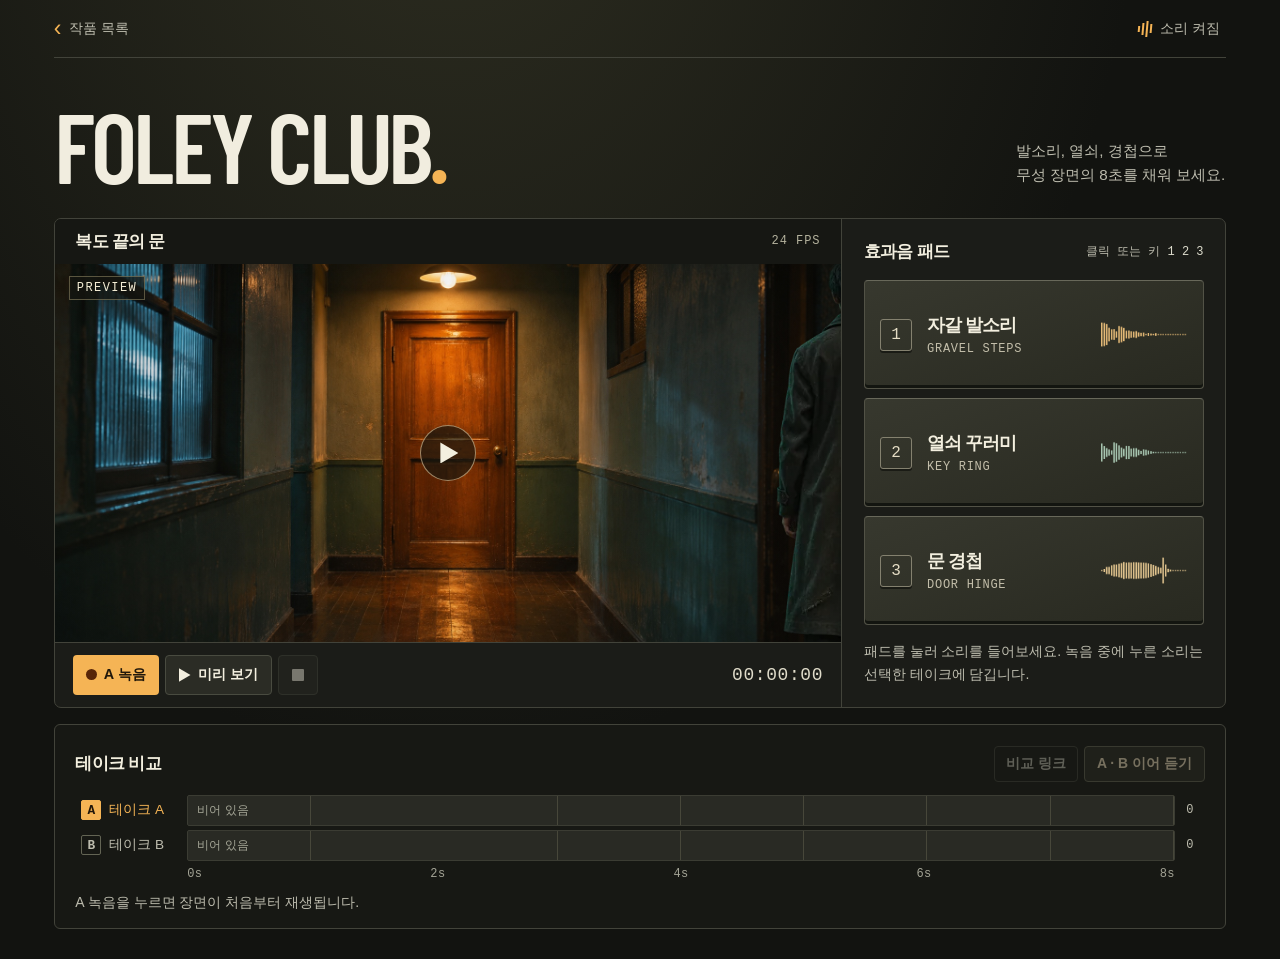
==== docs/foley-club/index.html @ 41d0dde6 "Open Night Studies with three playable short works" ====
<!doctype html>
<html lang="ko">
<head>
<meta charset="utf-8">
<meta name="viewport" content="width=device-width, initial-scale=1, viewport-fit=cover">
<meta name="theme-color" content="#11110f">
<title>FOLEY CLUB · Night Studies</title>
<link rel="preload" as="image" href="./walker.webp">
<link rel="stylesheet" href="./studio.css">
<script defer src="./sound.js"></script>
<script defer src="./film.js"></script>
<script defer src="./share.js"></script>
<script defer src="./studio.js"></script>
</head>
<body>
<main>
  <nav class="utility" aria-label="작품 탐색">
    <a class="home" href="../index.html"><span class="back-icon" aria-hidden="true">‹</span> 작품 목록</a>
    <button id="mute" type="button" aria-pressed="false"><span aria-hidden="true" class="levels"><i></i><i></i><i></i><i></i></span><span id="muteText">소리 켜짐</span></button>
  </nav>
  <header class="mast">
    <h1>FOLEY CLUB<span>.</span></h1>
    <p>발소리, 열쇠, 경첩으로<br>무성 장면의 8초를 채워 보세요.</p>
  </header>
  <div class="workspace">
    <section class="film-panel" aria-labelledby="film-title">
      <div class="film-topline"><h2 id="film-title">복도 끝의 문</h2><span class="film-format" lang="en">24 FPS</span></div>
      <figure class="screen">
        <canvas id="film" width="1200" height="585" aria-label="한 사람이 어두운 복도를 걸어가 문을 열고 사라지는 8초 장면"></canvas>
        <div class="film-stamp" id="filmMode" aria-hidden="true">PREVIEW</div>
        <button id="screenPlay" aria-label="장면 미리 보기" title="장면 미리 보기" type="button"><span class="play-icon" aria-hidden="true"></span></button>
        <figcaption class="sr">같은 장면에 두 가지 효과음을 녹음하고 이어 들을 수 있습니다.</figcaption>
      </figure>
      <div class="transport">
        <div class="transport-actions">
          <button class="record" id="record" type="button"><span class="record-dot" aria-hidden="true"></span><span id="recordText">A 녹음</span></button>
          <button class="play" id="play" type="button"><span class="play-icon" aria-hidden="true"></span><span id="playText">미리 보기</span></button>
          <button id="stop" type="button" aria-label="정지" disabled><span class="stop-icon" aria-hidden="true"></span></button>
        </div>
        <span id="timecode" aria-label="재생 시간">00:00:00</span>
      </div>
    </section>
    <section class="pads-panel" aria-labelledby="pads-title">
      <div class="section-topline"><h2 id="pads-title">효과음 패드</h2><span class="shortcut-caption">클릭 또는 키 <kbd>1</kbd> <kbd>2</kbd> <kbd>3</kbd></span></div>
      <div id="pads">
        <button type="button" class="pad gravel" data-sound="0" aria-label="자갈 발소리, 키 1"><span class="pad-key" aria-hidden="true">1</span><span class="pad-label"><span>자갈 발소리</span><small lang="en">GRAVEL STEPS</small></span><canvas width="132" height="44" aria-hidden="true"></canvas></button>
        <button type="button" class="pad keys" data-sound="1" aria-label="열쇠 꾸러미, 키 2"><span class="pad-key" aria-hidden="true">2</span><span class="pad-label"><span>열쇠 꾸러미</span><small lang="en">KEY RING</small></span><canvas width="132" height="44" aria-hidden="true"></canvas></button>
        <button type="button" class="pad hinge" data-sound="2" aria-label="문 경첩, 키 3"><span class="pad-key" aria-hidden="true">3</span><span class="pad-label"><span>문 경첩</span><small lang="en">DOOR HINGE</small></span><canvas width="132" height="44" aria-hidden="true"></canvas></button>
      </div>
      <p class="pad-help">패드를 눌러 소리를 들어보세요. 녹음 중에 누른 소리는 선택한 테이크에 담깁니다.</p>
    </section>
  </div>
  <section class="timeline" aria-labelledby="takes-title">
    <div class="section-topline"><h2 id="takes-title">테이크 비교</h2><div class="compare-actions"><button type="button" id="share" disabled>비교 링크</button><button type="button" id="compare" disabled>A · B 이어 듣기</button></div></div>
    <div class="track-list" role="group" aria-label="녹음할 테이크 선택">
      <div class="track" data-track="A">
        <button class="take-select" type="button" data-take="A" aria-pressed="true"><b>A</b> 테이크 A</button>
        <div class="lane" aria-hidden="true"><span class="empty-label">비어 있음</span><div class="marks"></div><div class="cursor"></div></div><span class="take-count" aria-label="효과음 수">0</span>
      </div>
      <div class="track" data-track="B">
        <button class="take-select" type="button" data-take="B" aria-pressed="false"><b>B</b> 테이크 B</button>
        <div class="lane" aria-hidden="true"><span class="empty-label">비어 있음</span><div class="marks"></div><div class="cursor"></div></div><span class="take-count" aria-label="효과음 수">0</span>
      </div>
      <div class="ruler" aria-hidden="true"><span>0s</span><span>2s</span><span>4s</span><span>6s</span><span>8s</span></div>
    </div>
    <div class="share-fallback" id="shareFallback" hidden><label for="shareField">복사할 비교 링크</label><input id="shareField" type="text" readonly spellcheck="false"></div>
    <button type="button" id="returnMine" hidden>내 테이크로 돌아가기</button>
    <p id="status" role="status" aria-live="polite">A 녹음을 누르면 장면이 처음부터 재생됩니다.</p>
  </section>
</main>
</body>
</html>
---- docs/foley-club/studio.css ----
:root{color-scheme:dark;--bg:#121310;--panel:#1b1c18;--line:#42433a;--paper:#f3efdf;--muted:#bdbcae;--amber:#f5b455;--body:Inter,"Apple SD Gothic Neo","Noto Sans KR",Arial,sans-serif;--mono:"SFMono-Regular",Consolas,"Liberation Mono",monospace;font-family:var(--body);color:var(--paper);background:var(--bg)}
*{box-sizing:border-box}
body{margin:0;background:radial-gradient(ellipse at 35% -30%,#303022 0,transparent 60%),var(--bg)}
main{max-width:1450px;margin:0 auto;padding:0 clamp(16px,4.2vw,72px) 30px}
.utility{display:flex;align-items:center;justify-content:space-between;min-height:58px;border-bottom:1px solid var(--line)}
a,button{font:inherit;color:inherit}
a{text-decoration:none}
button{cursor:pointer;border:0;border-radius:4px;background:transparent}
button:disabled{opacity:.43;cursor:default}
a:focus-visible,button:focus-visible{outline:2px solid var(--amber);outline-offset:3px}
.home,#mute{min-height:42px;display:inline-flex;align-items:center;gap:8px;font-size:.875rem;color:var(--muted)}
.home:hover,#mute:hover{color:var(--paper)}
.back-icon{font-family:Arial,sans-serif;font-size:23px;line-height:1;color:var(--amber)}
.levels{height:15px;display:inline-flex;align-items:center;gap:2px;transform:skew(-5deg)}
.levels i{width:2px;background:var(--amber);height:6px}
.levels i:nth-child(2){height:12px}.levels i:nth-child(3){height:16px}.levels i:nth-child(4){height:9px}
#mute[aria-pressed=true] i{height:2px;background:#a5a395}
.mast{display:flex;align-items:flex-end;justify-content:space-between;gap:20px;padding:clamp(23px,3.4vw,54px) 0 clamp(22px,2.4vw,38px)}
.mast h1{color:#f1eddf;font-family:Impact,"Arial Narrow",Helvetica,Arial,sans-serif;font-weight:950;font-size:clamp(3.35rem,7.7vw,7.85rem);line-height:.87;letter-spacing:-.065em;margin:0;white-space:nowrap}
.mast h1 span{color:var(--amber)}
.mast p{margin:0 1px 1px;font-size:clamp(.95rem,1.15vw,1.11rem);color:var(--muted);line-height:1.55;word-break:keep-all}
.workspace{display:grid;grid-template-columns:minmax(0,1.91fr) minmax(285px,.93fr);align-items:stretch;border:1px solid var(--line);border-radius:7px;overflow:hidden;background:var(--panel)}
.film-panel{min-width:0;border-right:1px solid var(--line);display:flex;flex-direction:column}
.film-topline,.section-topline{display:flex;align-items:center;justify-content:space-between;gap:10px}
.film-topline{padding:0 clamp(13px,1.6vw,24px);height:45px;background:#161713}
h2{font-size:1.04rem;line-height:1.3;letter-spacing:-.04em;margin:0;font-weight:710}
.film-format,.film-stamp,.shortcut-caption,.take-count,.ruler,#timecode,.pad-label small{font-family:var(--mono)}
.film-format{font-size:.75rem;color:#b5b39e;letter-spacing:.08em}
.screen{margin:0;position:relative;background:#060705;aspect-ratio:2.08;overflow:hidden;isolation:isolate}
#film{width:100%;height:100%;display:block}
.film-stamp{position:absolute;top:12px;left:14px;background:#161610b3;color:#f5eed6;font-size:.75rem;letter-spacing:.12em;border:1px solid #c5b88a65;padding:4px 7px;pointer-events:none}
#screenPlay{position:absolute;left:50%;top:50%;transform:translate(-50%,-50%);width:56px;height:56px;border-radius:50%;border:1px solid #efd6a893;background:#171710ab;display:grid;place-items:center;transition:background .2s}
#screenPlay:hover{background:#1a180cd9;border-color:#efc681}
#screenPlay .play-icon{width:18px;height:21px;background:var(--paper);margin-left:3px}
[hidden]{display:none!important}
.play-icon{display:inline-block;width:12px;height:14px;background:currentColor;clip-path:polygon(0 0,100% 50%,0 100%)}
.stop-icon{display:block;width:12px;height:12px;background:currentColor;border-radius:1px}
.transport{padding:11px clamp(10px,1.4vw,22px);display:flex;align-items:center;justify-content:space-between;gap:8px;min-height:65px;margin-top:auto;border-top:1px solid var(--line)}
.transport-actions{display:flex;align-items:center;gap:6px}
.transport button{display:flex;align-items:center;justify-content:center;gap:7px;padding:0 13px;height:40px;font-size:.9rem;font-weight:700;white-space:nowrap}
.record{background:var(--amber);color:#20170a}
.record:hover{background:#ffca79}
.record-dot{width:11px;height:11px;background:#582508;border-radius:50%}
.record.is-recording .record-dot{border-radius:1px}
.play,#stop{background:#2b2c25;border:1px solid #494b40!important}
.play:hover:not(:disabled),#stop:hover:not(:disabled){background:#38392f}
#timecode{font-size:clamp(.82rem,1.4vw,1.12rem);letter-spacing:.035em;font-variant-numeric:tabular-nums;white-space:nowrap;color:#dfdbc9}
.pads-panel{padding:clamp(14px,1.7vw,25px);display:flex;flex-direction:column;min-width:0}
.shortcut-caption{color:var(--muted);font-size:.75rem;white-space:nowrap}
kbd{font:inherit;color:#dbdacb}
#pads{display:grid;gap:9px;flex:1;margin-top:18px}
.pad{color:var(--paper);display:grid;grid-template-columns:35px minmax(0,1fr) minmax(45px,.53fr);gap:12px;align-items:center;text-align:left;padding:10px clamp(10px,1.2vw,19px);min-height:64px;isolation:isolate;position:relative;overflow:hidden;border:1px solid #525246;border-top-color:#68685a;background:linear-gradient(160deg,#37382e,#282920);box-shadow:inset 0 -3px 0 #131510;transition:background .1s,border-color .1s}
.pad:hover{background:linear-gradient(160deg,#454637,#323326)}
.pad.flash,.pad:active{border-color:var(--amber);background:#57452b;box-shadow:inset 0 2px 0 #2a241b}
.pad-key{width:32px;height:32px;display:grid;place-items:center;border-radius:3px;font-family:var(--mono);border:1px solid #84816f;color:#e4dcc4;box-shadow:0 2px #1a1b15}
.pad-label{display:flex;flex-direction:column;gap:5px;min-width:0}
.pad-label>span{font-weight:720;font-size:clamp(1rem,1.4vw,1.35rem);letter-spacing:-.055em;word-break:keep-all}
.pad-label small{color:#c3beaa;font-size:.75rem;letter-spacing:.06em}
.pad canvas{width:100%;height:35px;max-width:102px;justify-self:end}
.pad-help,#status{font-size:.875rem;line-height:1.6;color:var(--muted);word-break:keep-all}
.pad-help{margin:15px 0 0}
.timeline{padding:21px clamp(13px,1.6vw,24px) 14px;border-radius:6px;border:1px solid var(--line);background:#171814;margin-top:16px}
#compare{font-weight:650;font-size:.87rem;padding:8px 12px;border:1px solid #656553;background:#2b2c24;color:#f4e3c0}
#compare:not(:disabled):hover{color:var(--amber)}
.track-list{--label-width:112px;--tail:30px;margin-top:11px}
.track{display:grid;grid-template-columns:var(--label-width) minmax(0,1fr) var(--tail);align-items:stretch;min-height:35px;gap:0}
.take-select{display:flex;align-items:center;gap:8px;border-radius:0;text-align:left;color:var(--muted);font-size:.85rem;white-space:nowrap}
.take-select b{display:grid;place-items:center;width:20px;height:20px;border:1px solid #636454;font:600 .8rem var(--mono);border-radius:2px}
.take-select[aria-pressed=true]{color:var(--amber)}.take-select[aria-pressed=true] b{color:#20160a;background:var(--amber);border-color:var(--amber)}
.lane{position:relative;overflow:hidden;margin:2px 0;border:1px solid #3b3c33;background:repeating-linear-gradient(90deg,#292a24 0,#292a24 calc(12.5% - 1px),#47473a calc(12.5% - 1px),#47473a 12.5%);border-radius:2px}
.empty-label{position:absolute;top:50%;left:9px;transform:translateY(-50%);font-size:.75rem;color:#a5a697}
.marks{position:absolute;inset:0}
.mark{position:absolute;top:4px;bottom:4px;width:max(2px,.3%);border-radius:1px;background:#efb46b}
.mark.s1{top:8px;background:#92b5ae}.mark.s2{bottom:9px;background:#d5cc91}
.cursor{display:none;position:absolute;height:100%;top:0;width:1px;background:#fff0ba}
.track.active-lane .cursor{display:block}
.take-count{font-size:.75rem;display:grid;place-items:center;color:var(--muted)}
.ruler{display:flex;justify-content:space-between;margin:4px var(--tail) 0 var(--label-width);font-size:.75rem;line-height:1.2;color:#a4a496;letter-spacing:.03em}
#status{margin:10px 0 0}
.sr{position:absolute;clip:rect(0,0,0,0);width:1px;height:1px;overflow:hidden;white-space:nowrap;clip-path:inset(50%)}
@media(max-width:840px){.workspace{grid-template-columns:minmax(0,1.5fr) minmax(255px,.9fr)}.shortcut-caption{display:none}.pad{grid-template-columns:27px minmax(0,1fr) 43px;gap:9px}.pad-key{width:27px;height:27px}.screen{aspect-ratio:1.77}.pad-help{font-size:.83rem}.pads-panel{padding:14px}.transport button{padding:0 9px}}
@media(max-width:650px){main{padding:0 14px 23px}.utility{min-height:45px}.mast{align-items:flex-start;flex-direction:column;gap:10px;padding:20px 0 16px}.mast h1{font-size:clamp(3.25rem,13vw,5.25rem)}.mast p{font-size:.93rem;line-height:1.45}.mast p br{display:none}.workspace{display:flex;flex-direction:column}.film-panel{border-right:0}.film-topline{height:35px}.screen{aspect-ratio:1.94}.transport{padding:7px 10px;min-height:48px}.transport button{height:36px}.pads-panel{padding:13px 10px;border-top:1px solid var(--line)}.shortcut-caption{display:inline}.section-topline h2{font-size:.95rem}#pads{grid-template-columns:repeat(3,minmax(0,1fr));gap:6px;margin-top:9px}.pad{display:flex;justify-content:center;align-items:flex-start;text-align:left;flex-direction:column;gap:3px;min-height:70px;padding:9px 7px}.pad-key{display:none}.pad-label{gap:3px}.pad-label>span{font-size:1rem}.pad-label small{font-size:.69rem;letter-spacing:0}.pad canvas{height:15px;width:62px;max-width:85%;opacity:.78}.pad-help{font-size:.79rem;margin-top:8px}.timeline{margin-top:9px;padding:11px 9px}.track-list{--label-width:82px;--tail:20px;margin-top:7px}.take-select{gap:5px;padding:0 3px;font-size:.79rem}.track{min-height:34px}#status{font-size:.8rem;margin-top:7px}.ruler{font-size:.7rem}.film-stamp{top:8px;left:9px}}
@media(max-width:355px){main{padding-left:9px;padding-right:9px}.transport button{font-size:.79rem;padding:0 8px}.pad-label>span{font-size:.87rem}.shortcut-caption{display:none}}
@media(prefers-reduced-motion:reduce){*{transition:none!important;scroll-behavior:auto!important}}
@font-face{font-family:"Barlow Condensed";src:url("../assets/fonts/barlow-condensed.ttf") format("truetype");font-style:normal;font-weight:100 900;font-display:swap}
.mast h1{font-family:"Barlow Condensed",Impact,"Arial Narrow",sans-serif;font-weight:700;letter-spacing:-.038em}
.compare-actions{display:flex;align-items:center;gap:6px}
#share,#returnMine{font-size:.87rem;font-weight:650;border:1px solid var(--line);padding:8px 11px;color:var(--muted)}
#share:not(:disabled):hover,#returnMine:hover{color:var(--amber)}
#returnMine{margin-top:10px;color:var(--amber)}
.share-fallback{margin-top:10px;display:flex;flex-wrap:wrap;align-items:center;gap:7px;font-size:.85rem;color:var(--muted)}
.share-fallback input{min-width:0;flex:1 1 180px;background:#20211b;color:var(--paper);border:1px solid #666653;padding:7px;font:inherit;border-radius:3px}
@media(max-width:355px){#share,#compare{padding:7px;font-size:.78rem}}
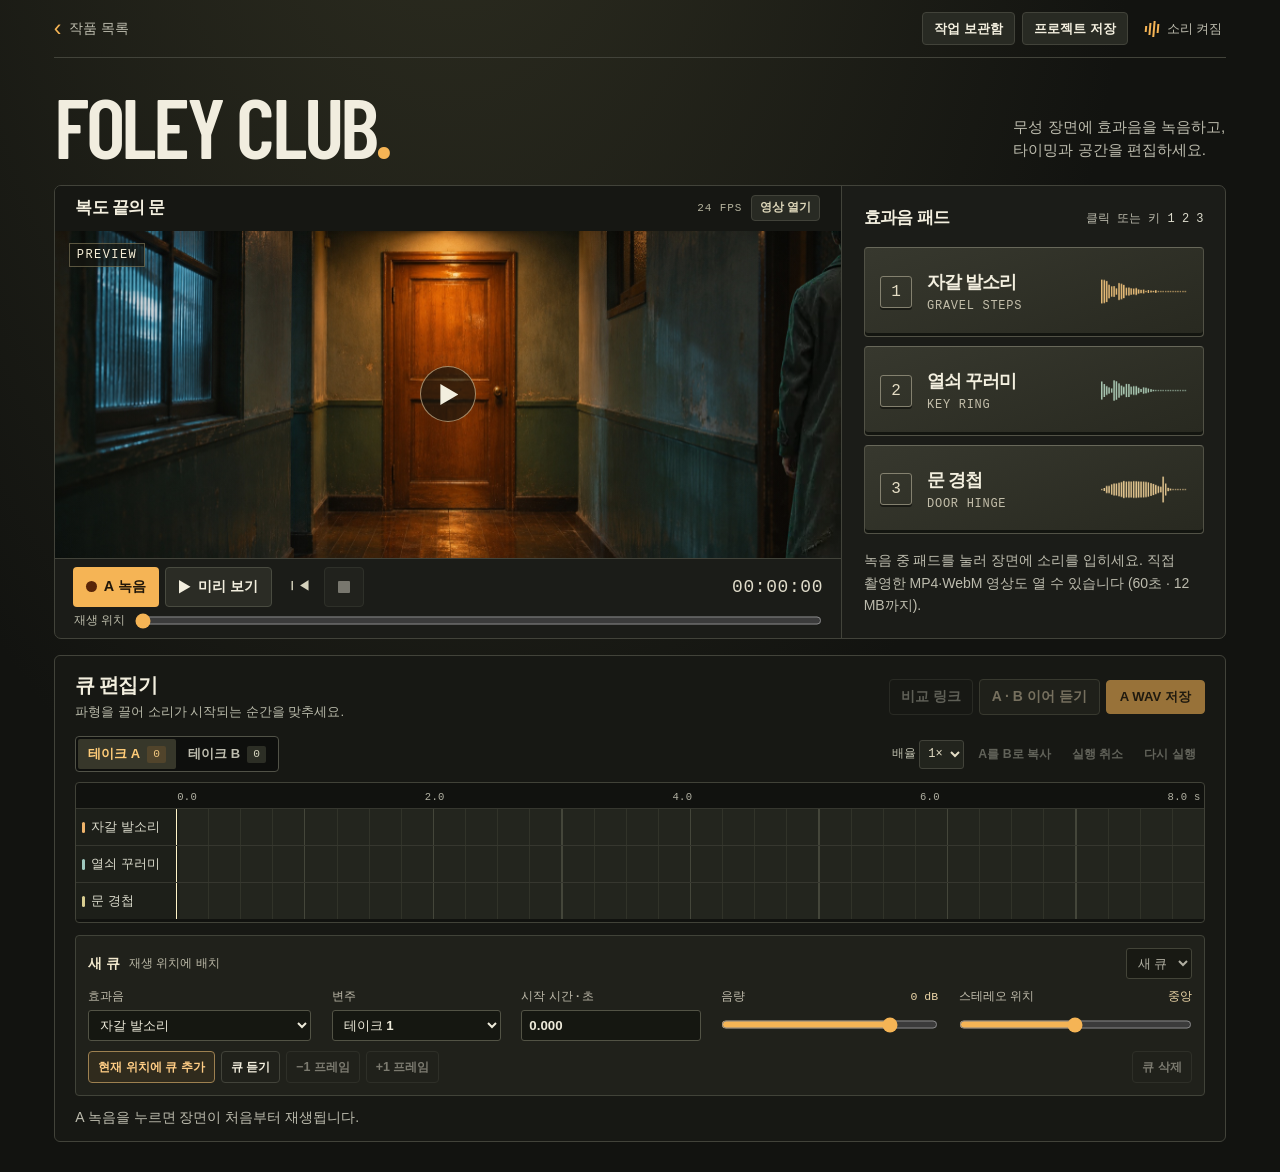
==== commit 3a77e35f: "Build three personal media editors with portable project files" ====
--- a/docs/foley-club/index.html
+++ b/docs/foley-club/index.html
@@ -5,28 +5,33 @@
 <meta name="viewport" content="width=device-width, initial-scale=1, viewport-fit=cover">
 <meta name="theme-color" content="#11110f">
 <title>FOLEY CLUB · Night Studies</title>
+<link rel="icon" href="../mark.svg" type="image/svg+xml">
 <link rel="preload" as="image" href="./walker.webp">
-<link rel="stylesheet" href="./studio.css">
-<script defer src="./sound.js"></script>
-<script defer src="./film.js"></script>
-<script defer src="./share.js"></script>
-<script defer src="./studio.js"></script>
+<link rel="stylesheet" href="./studio.css?v=658e3a321b">
+<script defer src="./sound.js?v=f908efc64d"></script>
+<script defer src="./film.js?v=9da6bc0255"></script>
+<script defer src="./media.js?v=7c3cda56f4"></script>
+<script defer src="./share.js?v=3c7f10b8a9"></script>
+<script defer src="../library.js?v=04d6f1647b"></script>
+<script defer src="./studio.js?v=4ef0849d31"></script>
 </head>
 <body>
 <main>
   <nav class="utility" aria-label="작품 탐색">
     <a class="home" href="../index.html"><span class="back-icon" aria-hidden="true">‹</span> 작품 목록</a>
-    <button id="mute" type="button" aria-pressed="false"><span aria-hidden="true" class="levels"><i></i><i></i><i></i><i></i></span><span id="muteText">소리 켜짐</span></button>
+    <div class="utility-actions"><button type="button" data-library>작업 보관함</button><button type="button" data-save-project>프로젝트 저장</button>
+    <button id="mute" type="button" aria-label="모니터 음소거" aria-pressed="false"><span aria-hidden="true" class="levels"><i></i><i></i><i></i><i></i></span><span id="muteText">소리 켜짐</span></button></div>
   </nav>
   <header class="mast">
     <h1>FOLEY CLUB<span>.</span></h1>
-    <p>발소리, 열쇠, 경첩으로<br>무성 장면의 8초를 채워 보세요.</p>
+    <p>무성 장면에 효과음을 녹음하고,<br>타이밍과 공간을 편집하세요.</p>
   </header>
   <div class="workspace">
     <section class="film-panel" aria-labelledby="film-title">
-      <div class="film-topline"><h2 id="film-title">복도 끝의 문</h2><span class="film-format" lang="en">24 FPS</span></div>
+      <div class="film-topline"><h2 id="film-title">복도 끝의 문</h2><div class="film-tools"><span class="film-format">24 FPS</span><button id="stockFilm" type="button" hidden>기본 장면</button><button id="openFilm" type="button">영상 열기</button><input type="file" id="filmFile" accept="video/mp4,video/webm,.mp4,.webm" hidden></div></div>
       <figure class="screen">
         <canvas id="film" width="1200" height="585" aria-label="한 사람이 어두운 복도를 걸어가 문을 열고 사라지는 8초 장면"></canvas>
+        <div id="mediaStage" hidden></div>
         <div class="film-stamp" id="filmMode" aria-hidden="true">PREVIEW</div>
         <button id="screenPlay" aria-label="장면 미리 보기" title="장면 미리 보기" type="button"><span class="play-icon" aria-hidden="true"></span></button>
         <figcaption class="sr">같은 장면에 두 가지 효과음을 녹음하고 이어 들을 수 있습니다.</figcaption>
@@ -35,10 +40,12 @@
         <div class="transport-actions">
           <button class="record" id="record" type="button"><span class="record-dot" aria-hidden="true"></span><span id="recordText">A 녹음</span></button>
           <button class="play" id="play" type="button"><span class="play-icon" aria-hidden="true"></span><span id="playText">미리 보기</span></button>
+          <button id="rewind" type="button" aria-label="처음으로" title="처음으로">Ⅰ◀</button>
           <button id="stop" type="button" aria-label="정지" disabled><span class="stop-icon" aria-hidden="true"></span></button>
         </div>
         <span id="timecode" aria-label="재생 시간">00:00:00</span>
       </div>
+      <label class="scrub"><span>재생 위치</span><input type="range" id="seek" min="0" max="8" step=".001" value="0" aria-label="장면 재생 위치"></label>
     </section>
     <section class="pads-panel" aria-labelledby="pads-title">
       <div class="section-topline"><h2 id="pads-title">효과음 패드</h2><span class="shortcut-caption">클릭 또는 키 <kbd>1</kbd> <kbd>2</kbd> <kbd>3</kbd></span></div>
@@ -47,21 +54,36 @@
         <button type="button" class="pad keys" data-sound="1" aria-label="열쇠 꾸러미, 키 2"><span class="pad-key" aria-hidden="true">2</span><span class="pad-label"><span>열쇠 꾸러미</span><small lang="en">KEY RING</small></span><canvas width="132" height="44" aria-hidden="true"></canvas></button>
         <button type="button" class="pad hinge" data-sound="2" aria-label="문 경첩, 키 3"><span class="pad-key" aria-hidden="true">3</span><span class="pad-label"><span>문 경첩</span><small lang="en">DOOR HINGE</small></span><canvas width="132" height="44" aria-hidden="true"></canvas></button>
       </div>
-      <p class="pad-help">패드를 눌러 소리를 들어보세요. 녹음 중에 누른 소리는 선택한 테이크에 담깁니다.</p>
+      <p class="pad-help">녹음 중 패드를 눌러 장면에 소리를 입히세요. 직접 촬영한 MP4·WebM 영상도 열 수 있습니다 (60초 · 12 MB까지).</p>
     </section>
   </div>
   <section class="timeline" aria-labelledby="takes-title">
-    <div class="section-topline"><h2 id="takes-title">테이크 비교</h2><div class="compare-actions"><button type="button" id="share" disabled>비교 링크</button><button type="button" id="compare" disabled>A · B 이어 듣기</button></div></div>
-    <div class="track-list" role="group" aria-label="녹음할 테이크 선택">
-      <div class="track" data-track="A">
-        <button class="take-select" type="button" data-take="A" aria-pressed="true"><b>A</b> 테이크 A</button>
-        <div class="lane" aria-hidden="true"><span class="empty-label">비어 있음</span><div class="marks"></div><div class="cursor"></div></div><span class="take-count" aria-label="효과음 수">0</span>
+    <div class="section-topline editor-heading"><div><h2 id="takes-title">큐 편집기</h2><p class="section-hint">파형을 끌어 소리가 시작되는 순간을 맞추세요.</p></div>
+      <div class="compare-actions"><button type="button" id="share" disabled>비교 링크</button><button type="button" id="compare" disabled>A · B 이어 듣기</button><button type="button" id="exportWave" class="export" disabled>WAV 저장</button></div>
+    </div>
+    <div class="edit-toolbar">
+      <div class="take-tabs" role="group" aria-label="편집할 테이크">
+        <button class="take-select" type="button" data-take="A" aria-pressed="true">테이크 A <span class="tab-count">0</span></button>
+        <button class="take-select" type="button" data-take="B" aria-pressed="false">테이크 B <span class="tab-count">0</span></button>
       </div>
-      <div class="track" data-track="B">
-        <button class="take-select" type="button" data-take="B" aria-pressed="false"><b>B</b> 테이크 B</button>
-        <div class="lane" aria-hidden="true"><span class="empty-label">비어 있음</span><div class="marks"></div><div class="cursor"></div></div><span class="take-count" aria-label="효과음 수">0</span>
+      <div class="history-actions"><label class="zoom-label">배율 <select id="timelineZoom" aria-label="타임라인 배율"><option value="1">1×</option><option value="2">2×</option><option value="4">4×</option><option value="8">8×</option></select></label><button id="copyTake" type="button" disabled>A를 B로 복사</button><button id="undo" type="button" title="실행 취소 (⌘/Ctrl Z)" disabled>실행 취소</button><button id="redo" type="button" title="다시 실행 (⌘/Ctrl Shift Z)" disabled>다시 실행</button></div>
+    </div>
+    <div id="arrangement" class="arrangement" aria-label="8초 효과음 타임라인">
+      <div class="score-scroll" id="scoreScroll"><div class="score-mat">
+      <div class="timeline-ruler" aria-hidden="true"><span>0.0</span><span>2.0</span><span>4.0</span><span>6.0</span><span>8.0 s</span></div>
+      <div data-track="A" class="take-tracks"></div><div data-track="B" class="take-tracks" hidden></div>
+      </div></div>
+    </div>
+    <div class="inspector">
+      <div class="inspector-head"><strong id="inspectTitle">새 큐</strong><span id="cuePosition"></span><select id="cuePicker" aria-label="편집할 큐 선택"><option value="">새 큐</option></select></div>
+      <div class="inspector-fields">
+        <label>효과음<select id="cueSound"><option value="0">자갈 발소리</option><option value="1">열쇠 꾸러미</option><option value="2">문 경첩</option></select></label>
+        <label>변주<select id="cueVariant"><option value="0">테이크 1</option><option value="1">테이크 2</option><option value="2">테이크 3</option></select></label>
+        <label>시작 시간 · 초<input type="number" id="cueTime" min="0" max="7.999" step=".001" value="0.000"></label>
+        <label class="fader"><span>음량 <output id="gainValue">0 dB</output></span><input type="range" id="cueGain" min="-24" max="6" step="1" value="0"></label>
+        <label class="fader"><span>스테레오 위치 <output id="panValue">중앙</output></span><input type="range" id="cuePan" min="-100" max="100" step="1" value="0"></label>
       </div>
-      <div class="ruler" aria-hidden="true"><span>0s</span><span>2s</span><span>4s</span><span>6s</span><span>8s</span></div>
+      <div class="inspector-actions"><button id="addCue" type="button" class="primary-edit">현재 위치에 큐 추가</button><button id="listenCue" type="button">큐 듣기</button><button id="nudgeBack" type="button" disabled>−1 프레임</button><button id="nudgeForward" type="button" disabled>+1 프레임</button><button id="removeCue" type="button" disabled>큐 삭제</button></div>
     </div>
     <div class="share-fallback" id="shareFallback" hidden><label for="shareField">복사할 비교 링크</label><input id="shareField" type="text" readonly spellcheck="false"></div>
     <button type="button" id="returnMine" hidden>내 테이크로 돌아가기</button>
--- a/docs/foley-club/studio.css
+++ b/docs/foley-club/studio.css
@@ -91,3 +91,59 @@
 .share-fallback{margin-top:10px;display:flex;flex-wrap:wrap;align-items:center;gap:7px;font-size:.85rem;color:var(--muted)}
 .share-fallback input{min-width:0;flex:1 1 180px;background:#20211b;color:var(--paper);border:1px solid #666653;padding:7px;font:inherit;border-radius:3px}
 @media(max-width:355px){#share,#compare{padding:7px;font-size:.78rem}}
+/* Score desk */
+.utility-actions,.film-tools,.inspector-head,.inspector-actions,.edit-toolbar,.history-actions,.take-tabs{display:flex;align-items:center;gap:7px}
+.utility-actions button:not(#mute),.film-tools button,.history-actions button,.inspector-actions button,.export{border:1px solid var(--line);background:#282a23;color:var(--paper);min-height:33px;padding:5px 11px;font-size:.82rem;font-weight:650}
+.utility-actions button:not(#mute):hover,.film-tools button:hover,.history-actions button:not(:disabled):hover,.inspector-actions button:not(:disabled):hover{background:#3a3c32}
+.utility-actions #mute{padding:0 4px 0 10px;font-size:.82rem}
+.mast{padding:clamp(18px,2.45vw,34px) 0 clamp(14px,1.7vw,26px)}
+.mast h1{font-size:clamp(3.4rem,6.6vw,6.25rem)}
+.film-topline{min-width:0;gap:4px}.film-topline h2{overflow:hidden;text-overflow:ellipsis;white-space:nowrap}.film-tools{flex-shrink:0;gap:6px}
+.film-tools button{padding:3px 8px;min-height:26px;font-size:.74rem;color:#dfd8bb}
+.film-format{margin-right:3px;font-size:.69rem}
+.screen{aspect-ratio:2.4}.screen:has(#mediaStage:not([hidden])){background:#040504}
+#mediaStage{position:absolute;inset:0}#mediaStage video{width:100%;height:100%;display:block;object-fit:contain}
+.transport{border-bottom:0;min-height:53px;padding-top:7px;padding-bottom:4px}#rewind{height:38px;color:#d5d2bc;font:700 .73rem var(--mono);padding:0 8px}
+.scrub{display:flex;gap:10px;align-items:center;padding:2px clamp(12px,1.5vw,22px) 10px;color:#bdbdab;font-size:.73rem}
+input,select{font:inherit}input[type=range]{appearance:auto;accent-color:var(--amber);cursor:pointer;min-width:12px}input[type=range]:disabled{cursor:default}
+.scrub input{flex:1;min-width:0;height:15px;margin:0}
+.timeline{padding:17px clamp(12px,1.6vw,23px) 12px}
+.editor-heading{gap:10px}.editor-heading h2{font-size:1.23rem}.section-hint{margin:3px 0 0;color:#b9baaa;font-size:.82rem;line-height:1.5}
+.export{background:var(--amber);border-color:#f5b455;color:#251b0c;padding:7px 13px}.export:not(:disabled):hover{background:#ffd28a}.export:disabled{opacity:.58}
+.edit-toolbar{justify-content:space-between;gap:10px;flex-wrap:wrap;margin:15px 0 10px}.take-tabs{gap:2px;border:1px solid #515247;border-radius:4px;padding:2px;background:#0e0f0d}
+.take-select{font-size:.81rem;font-weight:680;padding:5px 10px;gap:7px;border-radius:2px;min-height:30px}
+.take-select[aria-pressed=true]{background:#37372a;color:#ffcc78}.tab-count{display:inline-grid;place-items:center;min-width:19px;height:17px;border-radius:2px;background:#2c2e25;color:#d5d4be;font:.7rem var(--mono)}.take-select[aria-pressed=true] .tab-count{color:#efc57e;background:#51442b}
+.history-actions{gap:3px}.history-actions button{font-size:.77rem;padding:3px 8px;min-height:31px;color:#c2c3b4;background:transparent;border-color:transparent}.history-actions button:first-child{border-color:#424339;margin-right:3px}
+.arrangement{--label:100px;--cursor:0%;background:#11120f;border:1px solid #414238;border-radius:4px;overflow:hidden;padding:3px 0}
+.timeline-ruler{display:flex;justify-content:space-between;margin-left:var(--label);padding:5px 3px 5px 1px;color:#b1b0a2;font:.66rem var(--mono);letter-spacing:.03em}
+.cue-row{display:grid;grid-template-columns:var(--label) minmax(0,1fr);min-height:37px;border-top:1px solid #36372f}
+.instrument{position:relative;text-align:left;padding:4px 7px 4px 15px;color:#dadacb;font-size:.79rem;white-space:nowrap;border-radius:0;background:#1d1f19}
+.instrument:before{content:'';position:absolute;left:6px;width:3px;height:11px;top:calc(50% - 5px);background:var(--track-color);border-radius:2px}
+.cue-lane{min-width:0;position:relative;touch-action:pan-y;isolation:isolate;overflow:hidden;background:repeating-linear-gradient(90deg,#44463a 0,#44463a 1px,transparent 1px,transparent 12.5%),repeating-linear-gradient(90deg,#313329 0,#313329 1px,#23251e 1px,#23251e 3.125%)}
+.cue-lane .marks{position:absolute;inset:0}
+.mark.cue{position:absolute;top:4px;bottom:4px;min-width:4px;padding:0;border:1px solid color-mix(in srgb,var(--track-color) 56%,#252820);border-radius:3px;background:color-mix(in srgb,var(--track-color) 21%,#171a14);display:flex;align-items:center;overflow:hidden;touch-action:none;cursor:grab;opacity:1}
+.mark.cue:active{cursor:grabbing}.mark.cue[aria-pressed=true]{background:color-mix(in srgb,var(--track-color) 38%,#1b1c17);border:2px solid #ffda92;z-index:2}
+.mark.cue:focus-visible{outline:1px solid white;outline-offset:-2px}
+.mark.cue canvas{width:100%;height:92%;opacity:var(--amp,1);pointer-events:none}
+.mark .grip{position:absolute;inset:-1px auto -1px -1px;width:3px;background:var(--track-color);pointer-events:none}
+.edit-cursor{position:absolute;z-index:4;pointer-events:none;top:0;bottom:0;left:clamp(0px,var(--cursor),calc(100% - 1px));width:1px;background:#fff4c8;box-shadow:0 0 3px #000}
+.inspector{margin-top:12px;border:1px solid #414339;border-radius:4px;padding:12px;background:#20211b}
+.inspector-head{gap:9px}.inspector-head strong{font-size:.88rem;color:#f1e8cd}.inspector-head span{font-size:.75rem;color:#bbb9a7}.inspector-head select{max-width:54%;margin-left:auto}
+.inspector select,.inspector input[type=number]{font-size:.83rem;background:#151711;color:#edeada;border:1px solid #525345;border-radius:3px;padding:4px 7px;height:31px;min-width:0;max-width:100%}
+.inspector-fields{display:grid;grid-template-columns:1.08fr .82fr .87fr 1.05fr 1.13fr;gap:clamp(8px,1.6vw,22px);margin:10px 0}
+.inspector-fields label{min-width:0;display:flex;flex-direction:column;gap:5px;color:#c0bcac;font-size:.74rem;font-weight:570}
+.inspector-fields .fader span{display:flex;align-items:baseline;justify-content:space-between;flex-wrap:wrap;gap:2px}.fader output{color:#ecd6a8;font:.72rem var(--mono)}.fader input{width:100%;height:29px;margin:0}
+.inspector-actions{flex-wrap:wrap;gap:6px}.inspector-actions button{background:transparent;padding:4px 9px;font-size:.78rem;min-height:32px}.inspector-actions .primary-edit{border-color:#9d8050;color:#ffcd85;background:#302b1d}#removeCue{margin-left:auto}
+input:focus-visible,select:focus-visible{outline:2px solid var(--amber);outline-offset:2px}
+@media(min-width:1400px){.workspace{grid-template-columns:minmax(0,1.76fr) minmax(285px,.94fr)}}
+@media(max-width:840px){.screen{aspect-ratio:2}.transport{flex-wrap:wrap}.inspector-fields{gap:8px}.utility-actions{gap:4px}}
+@media(max-width:650px){.mast{padding:16px 0 13px}.mast h1{font-size:clamp(3.25rem,13vw,5.25rem)}.section-hint{font-size:.77rem}.utility-actions button:not(#mute){font-size:.74rem;padding:4px 7px;min-height:29px}.utility-actions #mute{font-size:.72rem;padding:0 0 0 4px;gap:4px}.home{font-size:.8rem;gap:4px}.screen{aspect-ratio:2.12}.scrub{padding-bottom:7px}.pads-panel{padding:10px}.pad-help{margin-top:5px}.editor-heading{align-items:flex-start;flex-wrap:wrap}.compare-actions{gap:4px}#share,#compare,.export{font-size:.77rem;padding:6px 8px;min-height:31px}.timeline{padding:12px 9px}.edit-toolbar{margin:10px 0 7px;gap:6px}.history-actions button{font-size:.71rem;padding:3px 5px}.take-select{padding:3px 7px;font-size:.75rem}.arrangement{--label:72px}.instrument{font-size:.71rem;padding-left:12px}.cue-row{min-height:37px}.inspector{padding:9px}.inspector-fields{grid-template-columns:repeat(6,minmax(0,1fr));gap:6px}.inspector-fields label{grid-column:span 2}.inspector-fields label.fader{grid-column:span 3}.inspector-fields select,.inspector-fields input[type=number]{padding:3px;font-size:.77rem}.inspector-actions button{font-size:.73rem;padding:4px 7px}.inspector-head select{font-size:.73rem;max-width:48%}#removeCue{margin-left:0}}
+@media(max-width:370px){#muteText{display:none}.transport-actions{gap:4px}.transport button{padding:0 7px}.section-hint{font-size:.73rem}.editor-heading{gap:6px}.take-tabs{gap:0}.inspector-actions{gap:4px}.film-format{display:none}}
+
+.score-scroll{overflow-x:auto;scrollbar-width:thin;scrollbar-color:#626452 #1e2019}
+.score-mat{position:relative;width:100%}
+.cue-row .instrument{position:sticky;left:0;z-index:5}
+.cue-lane{touch-action:pan-x pan-y}
+.zoom-label{display:flex;align-items:center;gap:3px;color:#b9b9a8;font-size:.74rem;white-space:nowrap;margin-right:2px}
+.zoom-label select{color:#e4ddc5;background:#22241d;border:1px solid var(--line);border-radius:3px;padding:3px 4px;font:.75rem var(--mono);min-height:29px}
+@media(max-width:650px){.zoom-label{font-size:.68rem}.zoom-label select{font-size:.7rem;padding:2px}.history-actions{flex-wrap:wrap}}
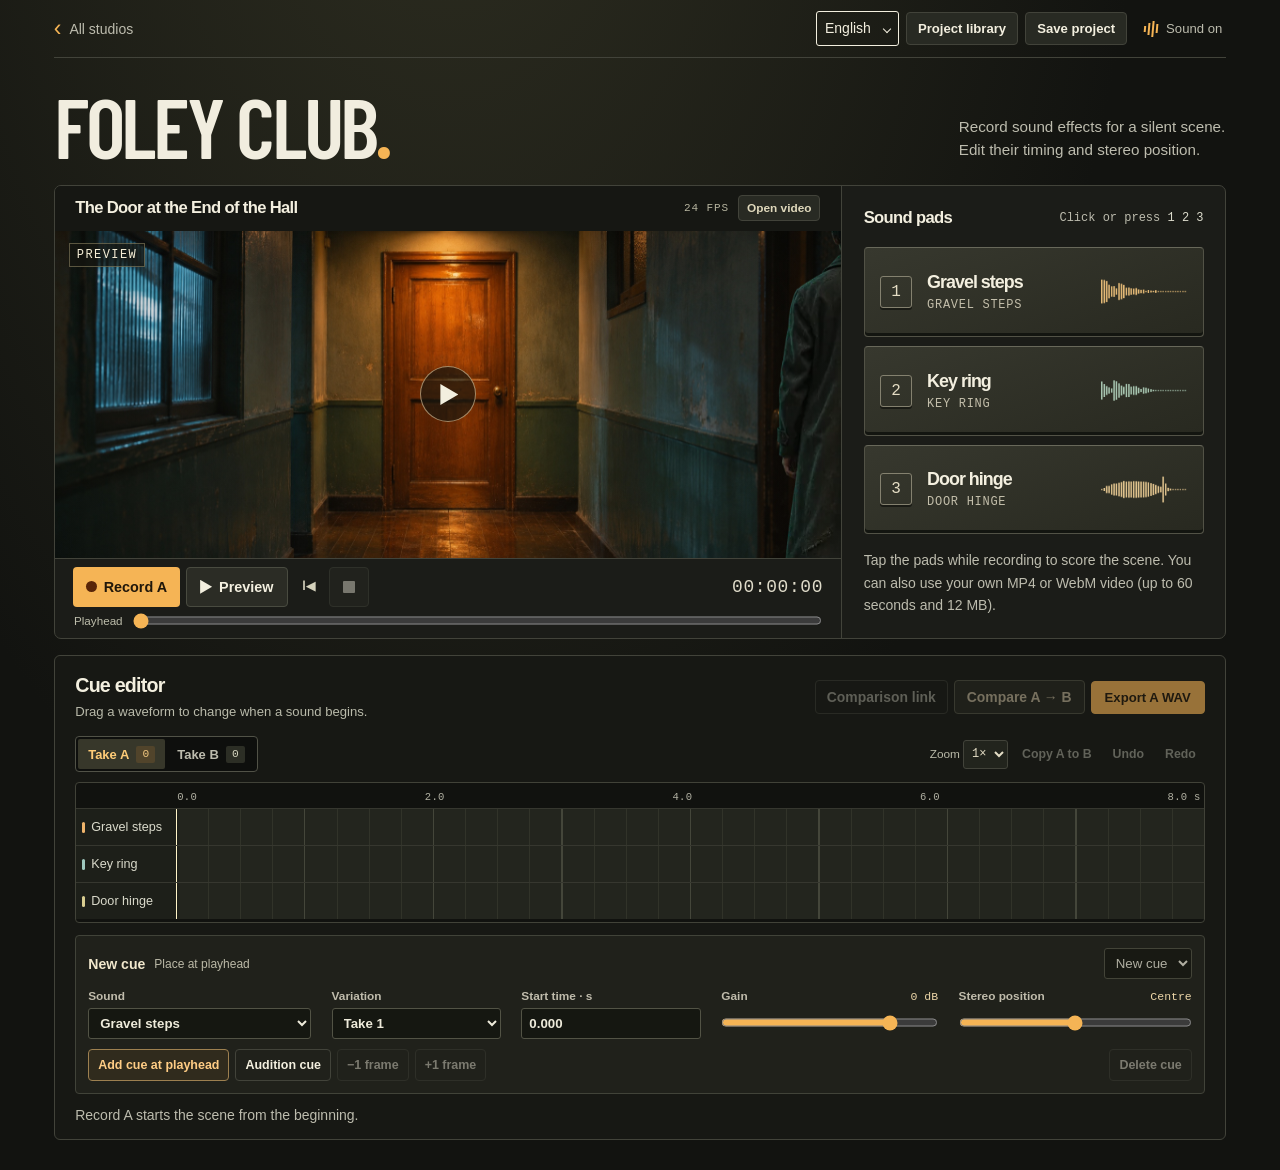
==== commit bb8f3148: "Add two camera performance stages and English, Korean and German throughout" ====
--- a/docs/foley-club/index.html
+++ b/docs/foley-club/index.html
@@ -7,19 +7,20 @@
 <title>FOLEY CLUB · Night Studies</title>
 <link rel="icon" href="../mark.svg" type="image/svg+xml">
 <link rel="preload" as="image" href="./walker.webp">
-<link rel="stylesheet" href="./studio.css?v=658e3a321b">
-<script defer src="./sound.js?v=f908efc64d"></script>
+<link rel="stylesheet" href="./studio.css?v=b8d990088d">
+<script src="../i18n.js?v=e4aa568ccb"></script><script src="../common-locales.js?v=770c93482a"></script><script src="../studio-locales.js?v=d217893ea4"></script>
+  <script defer src="./sound.js?v=0f4a84e2ef"></script>
 <script defer src="./film.js?v=9da6bc0255"></script>
-<script defer src="./media.js?v=7c3cda56f4"></script>
+<script defer src="./media.js?v=695a810dad"></script>
 <script defer src="./share.js?v=3c7f10b8a9"></script>
-<script defer src="../library.js?v=04d6f1647b"></script>
-<script defer src="./studio.js?v=4ef0849d31"></script>
+<script defer src="../library.js?v=e522b8cf6c"></script>
+<script defer src="./studio.js?v=cb907eae4a"></script>
 </head>
 <body>
 <main>
   <nav class="utility" aria-label="작품 탐색">
     <a class="home" href="../index.html"><span class="back-icon" aria-hidden="true">‹</span> 작품 목록</a>
-    <div class="utility-actions"><button type="button" data-library>작업 보관함</button><button type="button" data-save-project>프로젝트 저장</button>
+    <div class="utility-actions"><span data-language-picker></span><button type="button" data-library>작업 보관함</button><button type="button" data-save-project>프로젝트 저장</button>
     <button id="mute" type="button" aria-label="모니터 음소거" aria-pressed="false"><span aria-hidden="true" class="levels"><i></i><i></i><i></i><i></i></span><span id="muteText">소리 켜짐</span></button></div>
   </nav>
   <header class="mast">
@@ -28,11 +29,11 @@
   </header>
   <div class="workspace">
     <section class="film-panel" aria-labelledby="film-title">
-      <div class="film-topline"><h2 id="film-title">복도 끝의 문</h2><div class="film-tools"><span class="film-format">24 FPS</span><button id="stockFilm" type="button" hidden>기본 장면</button><button id="openFilm" type="button">영상 열기</button><input type="file" id="filmFile" accept="video/mp4,video/webm,.mp4,.webm" hidden></div></div>
+      <div class="film-topline"><h2 data-no-i18n id="film-title">복도 끝의 문</h2><div class="film-tools"><span class="film-format">24 FPS</span><button id="stockFilm" type="button" hidden>기본 장면</button><button id="openFilm" type="button">영상 열기</button><input type="file" id="filmFile" accept="video/mp4,video/webm,.mp4,.webm" hidden></div></div>
       <figure class="screen">
         <canvas id="film" width="1200" height="585" aria-label="한 사람이 어두운 복도를 걸어가 문을 열고 사라지는 8초 장면"></canvas>
         <div id="mediaStage" hidden></div>
-        <div class="film-stamp" id="filmMode" aria-hidden="true">PREVIEW</div>
+        <div class="film-stamp" id="filmMode" aria-hidden="true">미리보기</div>
         <button id="screenPlay" aria-label="장면 미리 보기" title="장면 미리 보기" type="button"><span class="play-icon" aria-hidden="true"></span></button>
         <figcaption class="sr">같은 장면에 두 가지 효과음을 녹음하고 이어 들을 수 있습니다.</figcaption>
       </figure>
@@ -50,9 +51,9 @@
     <section class="pads-panel" aria-labelledby="pads-title">
       <div class="section-topline"><h2 id="pads-title">효과음 패드</h2><span class="shortcut-caption">클릭 또는 키 <kbd>1</kbd> <kbd>2</kbd> <kbd>3</kbd></span></div>
       <div id="pads">
-        <button type="button" class="pad gravel" data-sound="0" aria-label="자갈 발소리, 키 1"><span class="pad-key" aria-hidden="true">1</span><span class="pad-label"><span>자갈 발소리</span><small lang="en">GRAVEL STEPS</small></span><canvas width="132" height="44" aria-hidden="true"></canvas></button>
-        <button type="button" class="pad keys" data-sound="1" aria-label="열쇠 꾸러미, 키 2"><span class="pad-key" aria-hidden="true">2</span><span class="pad-label"><span>열쇠 꾸러미</span><small lang="en">KEY RING</small></span><canvas width="132" height="44" aria-hidden="true"></canvas></button>
-        <button type="button" class="pad hinge" data-sound="2" aria-label="문 경첩, 키 3"><span class="pad-key" aria-hidden="true">3</span><span class="pad-label"><span>문 경첩</span><small lang="en">DOOR HINGE</small></span><canvas width="132" height="44" aria-hidden="true"></canvas></button>
+        <button type="button" class="pad gravel" data-sound="0" aria-label="자갈 발소리, 키 1"><span class="pad-key" aria-hidden="true">1</span><span class="pad-label"><span>자갈 발소리</span><small >자갈 발걸음</small></span><canvas width="132" height="44" aria-hidden="true"></canvas></button>
+        <button type="button" class="pad keys" data-sound="1" aria-label="열쇠 꾸러미, 키 2"><span class="pad-key" aria-hidden="true">2</span><span class="pad-label"><span>열쇠 꾸러미</span><small >금속 열쇠</small></span><canvas width="132" height="44" aria-hidden="true"></canvas></button>
+        <button type="button" class="pad hinge" data-sound="2" aria-label="문 경첩, 키 3"><span class="pad-key" aria-hidden="true">3</span><span class="pad-label"><span>문 경첩</span><small >금속 경첩</small></span><canvas width="132" height="44" aria-hidden="true"></canvas></button>
       </div>
       <p class="pad-help">녹음 중 패드를 눌러 장면에 소리를 입히세요. 직접 촬영한 MP4·WebM 영상도 열 수 있습니다 (60초 · 12 MB까지).</p>
     </section>
--- a/docs/foley-club/studio.css
+++ b/docs/foley-club/studio.css
@@ -147,3 +147,6 @@
 .zoom-label{display:flex;align-items:center;gap:3px;color:#b9b9a8;font-size:.74rem;white-space:nowrap;margin-right:2px}
 .zoom-label select{color:#e4ddc5;background:#22241d;border:1px solid var(--line);border-radius:3px;padding:3px 4px;font:.75rem var(--mono);min-height:29px}
 @media(max-width:650px){.zoom-label{font-size:.68rem}.zoom-label select{font-size:.7rem;padding:2px}.history-actions{flex-wrap:wrap}}
+@media(max-width:680px){.utility{flex-wrap:wrap;gap:5px;padding:5px 0}.utility-actions{flex-wrap:wrap}.pad-label>span,.pad-label small{overflow-wrap:anywhere;word-break:normal}.compare-actions{flex-wrap:wrap}.inspector-actions button{max-width:100%}.shortcut-caption{white-space:normal}}
+:lang(de) .instrument{font-size:.73rem}
+@media(max-width:650px){:lang(de) .arrangement,:lang(en) .arrangement{--label:88px}.edit-toolbar{align-items:flex-start}}
